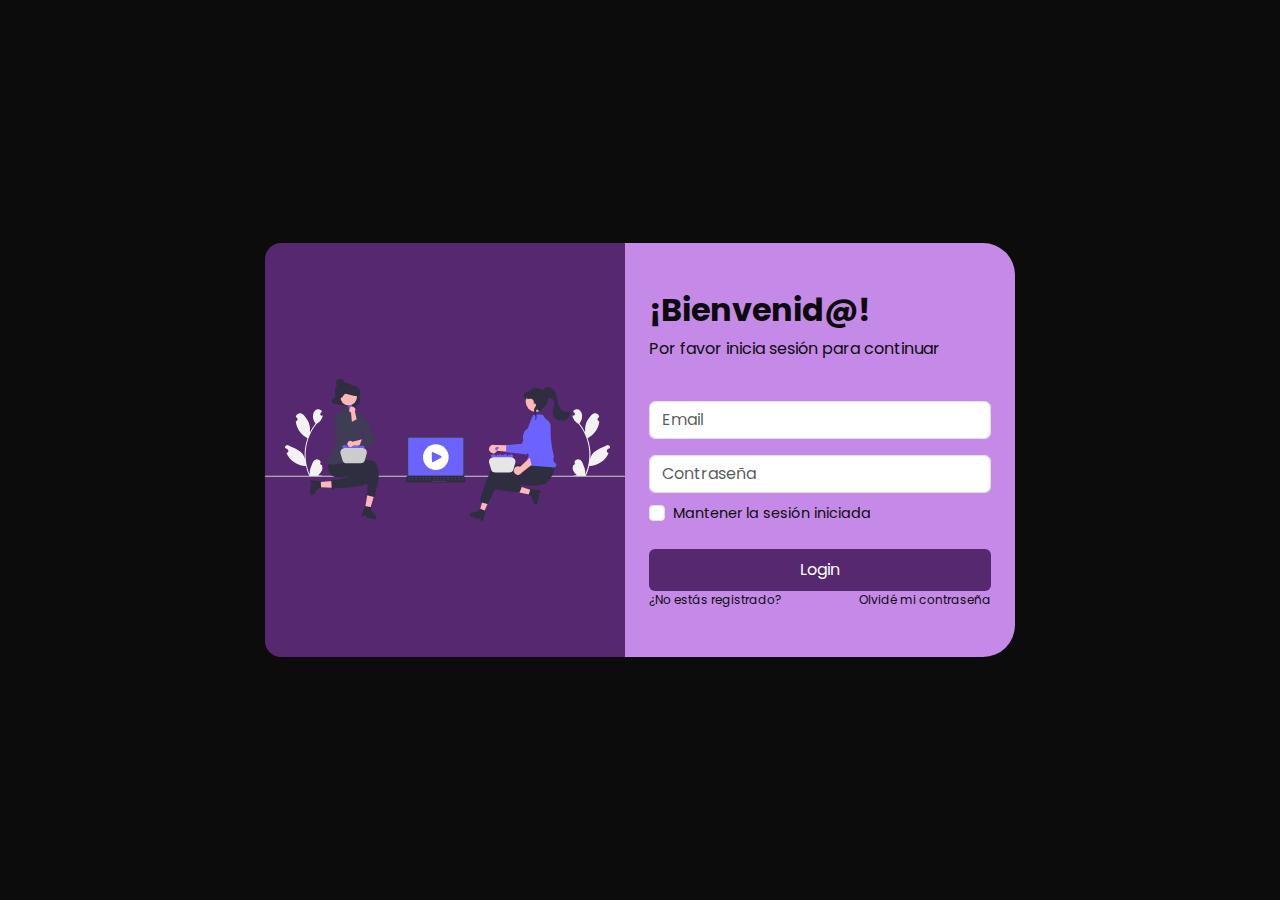
==== login.html @ fee611d6 ":sparkles: Created login form" ====
<!DOCTYPE html>
<html lang="en">
    <head>
        <meta charset="UTF-8" />
        <meta name="viewport" content="width=device-width, initial-scale=1.0" />
        <title>Movie Dump</title>
        <link
            rel="shortcut icon"
            href="assets/img/favicon.ico"
            type="image/x-icon"
        />
        <link
            href="https://cdn.jsdelivr.net/npm/bootstrap@5.3.3/dist/css/bootstrap.min.css"
            rel="stylesheet"
            integrity="sha384-QWTKZyjpPEjISv5WaRU9OFeRpok6YctnYmDr5pNlyT2bRjXh0JMhjY6hW+ALEwIH"
            crossorigin="anonymous"
        />
        <link
            rel="stylesheet"
            href="https://cdnjs.cloudflare.com/ajax/libs/font-awesome/6.5.2/css/all.min.css"
            integrity="sha512-SnH5WK+bZxgPHs44uWIX+LLJAJ9/2PkPKZ5QiAj6Ta86w+fsb2TkcmfRyVX3pBnMFcV7oQPJkl9QevSCWr3W6A=="
            crossorigin="anonymous"
            referrerpolicy="no-referrer"
        />
        <link rel="stylesheet" href="assets/css/style.css" />
    </head>
    <body class="d-flex justify-content-center align-items-center vh-100">
        <div class="d-flex p-0">
            <section
                class="img-container d-flex justify-content-center align-items-center rounded-start-4"
            >
                <img
                    src="assets/img/undraw_movie_night.svg"
                    alt=""
                    width="360"
                />
            </section>
            <section class="form-container dark-text px-4 py-5 rounded-end-5">
                <form
                    class="d-flex flex-column align-items-start justify-content-center"
                >
                    <h2 class="fw-bold">¡Bienvenid@!</h2>
                    <p class="pb-3">Por favor inicia sesión para continuar</p>
                    <input
                        class="form-control my-2"
                        type="email"
                        placeholder="Email"
                    />
                    <input
                        class="form-control my-2"
                        type="password"
                        placeholder="Contraseña"
                    />
                    <div class="form-check mb-3">
                        <input
                            class="form-check-input"
                            type="checkbox"
                            id="remember"
                        />
                        <label class="remember-text form-check-label" for="remember">
                            Mantener la sesión iniciada
                        </label>
                    </div>
                    <button class="w-100 py-2 mt-2 btn btn-login text-white">
                        Login
                    </button>

                </form>

                <div class="d-flex justify-content-between login-links w-100">
                    <a href="../register.html" class="dark-text links underline">
                        ¿No estás registrado?
                    </a>
                    <a href="#" class="dark-text links underline" id="forgot">
                        Olvidé mi contraseña
                    </a>
                </div>
            </section>
        </div>

        <script
            src="https://cdn.jsdelivr.net/npm/bootstrap@5.3.3/dist/js/bootstrap.bundle.min.js"
            integrity="sha384-YvpcrYf0tY3lHB60NNkmXc5s9fDVZLESaAA55NDzOxhy9GkcIdslK1eN7N6jIeHz"
            crossorigin="anonymous"
        ></script>
        <script src="assets/js/index.js"></script>
    </body>
</html>
---- assets/css/style.css ----
@import url('https://fonts.googleapis.com/css2?family=Poppins&display=swap');

:root {
    --background-dark: #0c0c0c;
    --primary-dark: #55286f;
    --secondary-dark: #c589e8;
    --white: #f0f0f0;
}

* {
    font-family: 'Poppins', sans-serif;
}

body {
    background-color: var(--background-dark);
    color: var(--white);
}

a {
    color: var(--white);
    text-decoration: none;
}

/* Sidebar */
.sidebar {
    background-color: var(--primary-dark);
}

.sidebar-icon {
    transition: all .25s;
}

.sidebar-icon:hover {
    background-color: var(--secondary-dark);
}

/* Buttons */
.btn-account {
    color: var(--white);
    border: 2px solid var(--primary-dark);
}

.btn-login {
    background-color: var(--primary-dark);
}

.btn-signup {
    background-color: var(--background-dark);
}

.btn-platform {
    border: 2px solid var(--primary-dark);
    width: 10rem;
    color: var(--white); /* Provisoinal */
}

.btn-login:hover,
.btn-signup:hover,
.btn-platform:hover {
    background-color: var(--secondary-dark);
}

/* Images */
.img {
    aspect-ratio: 9/16;
    object-fit: cover;
}

.small {
    width: 8rem;
}

.big {
    width: 11rem;
}

/* Footer */
.footer-link {
    font-size: 0.95rem;
}

.copyright {
    font-size: 0.75rem;
}

/* Underline animation */
.underline {
    position: relative;
}

.underline:after {
    content: '';
    position: absolute;
    width: 100%;
    transform: scaleX(0);
    height: 2px;
    bottom: 0;
    left: 0;
    background-color: var(--white);
    transform-origin: bottom right;
    transition: transform 0.25s ease-out;
}

.underline:hover:after {
    transform: scaleX(1);
    transform-origin: bottom left;
}

.img-container {
    background-color: var(--primary-dark);
}

.form-container {
    background-color: var(--secondary-dark);
}

.dark-text {
    color: var(--background-dark);
}

.links::after {
    background-color: var(--background-dark);
}

.links  {
    font-size: .75rem;
}

.remember-text {
    font-size: .9rem;
}
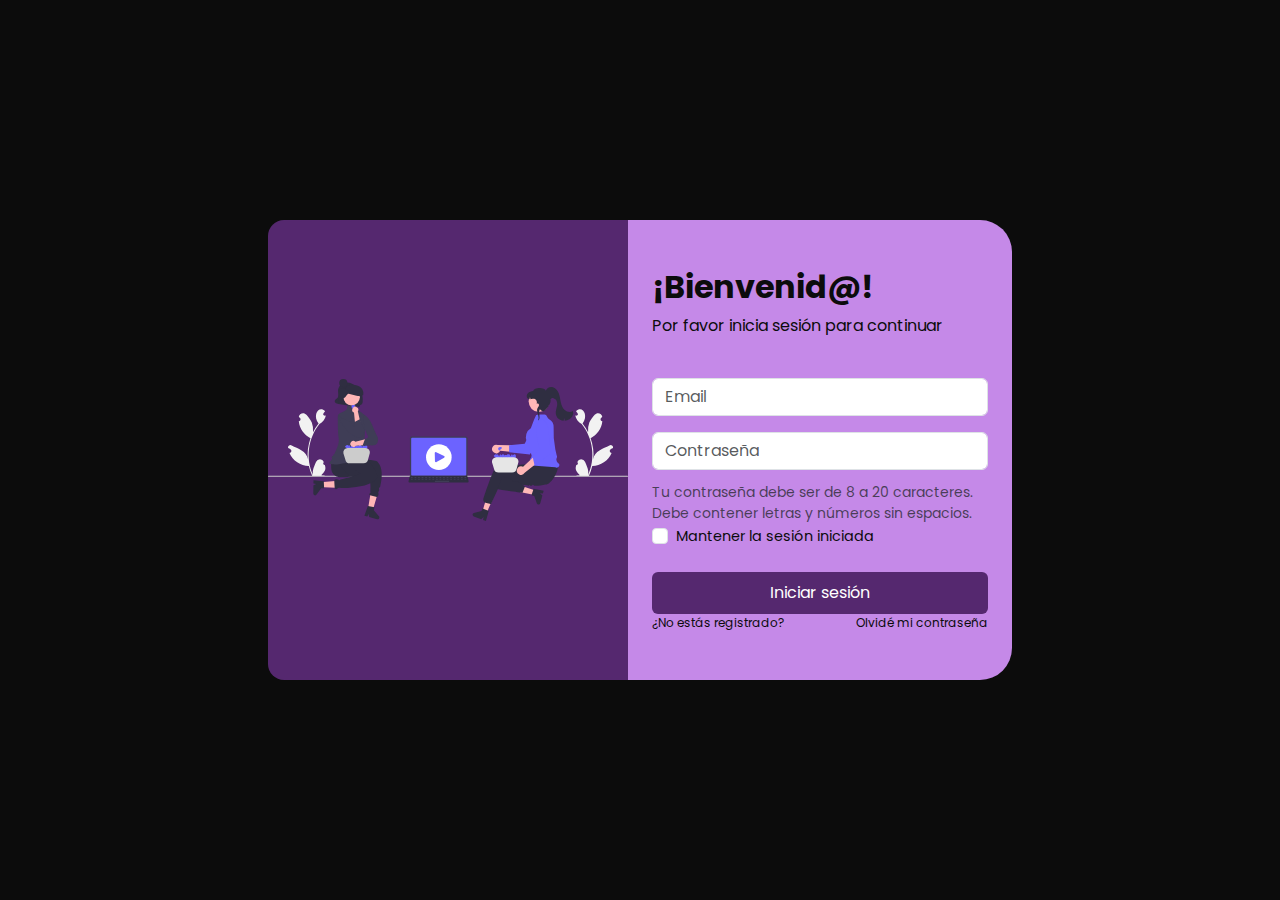
==== commit 715daf63: "Merge pull request #4 from miklegonza/feature" ====
--- a/login.html
+++ b/login.html
@@ -14,13 +14,6 @@
             rel="stylesheet"
             integrity="sha384-QWTKZyjpPEjISv5WaRU9OFeRpok6YctnYmDr5pNlyT2bRjXh0JMhjY6hW+ALEwIH"
             crossorigin="anonymous"
-        />
-        <link
-            rel="stylesheet"
-            href="https://cdnjs.cloudflare.com/ajax/libs/font-awesome/6.5.2/css/all.min.css"
-            integrity="sha512-SnH5WK+bZxgPHs44uWIX+LLJAJ9/2PkPKZ5QiAj6Ta86w+fsb2TkcmfRyVX3pBnMFcV7oQPJkl9QevSCWr3W6A=="
-            crossorigin="anonymous"
-            referrerpolicy="no-referrer"
         />
         <link rel="stylesheet" href="assets/css/style.css" />
     </head>
@@ -45,30 +38,45 @@
                         class="form-control my-2"
                         type="email"
                         placeholder="Email"
+                        required
                     />
                     <input
                         class="form-control my-2"
                         type="password"
                         placeholder="Contraseña"
+                        aria-describedby="password-help"
+                        required
                     />
+                    <div id="password-help" class="form-text">
+                        Tu contraseña debe ser de 8 a 20 caracteres. Debe
+                        contener letras y números sin espacios.
+                    </div>
                     <div class="form-check mb-3">
                         <input
                             class="form-check-input"
                             type="checkbox"
                             id="remember"
                         />
-                        <label class="remember-text form-check-label" for="remember">
+                        <label
+                            class="remember-text form-check-label"
+                            for="remember"
+                        >
                             Mantener la sesión iniciada
                         </label>
                     </div>
-                    <button class="w-100 py-2 mt-2 btn btn-login text-white">
-                        Login
+                    <button
+                        id="login"
+                        class="w-100 py-2 mt-2 btn btn-login btn-form text-white"
+                    >
+                        Iniciar sesión
                     </button>
-
                 </form>
 
                 <div class="d-flex justify-content-between login-links w-100">
-                    <a href="../register.html" class="dark-text links underline">
+                    <a
+                        href="../register.html"
+                        class="dark-text links underline"
+                    >
                         ¿No estás registrado?
                     </a>
                     <a href="#" class="dark-text links underline" id="forgot">
--- a/assets/css/style.css
+++ b/assets/css/style.css
@@ -5,6 +5,7 @@
     --primary-dark: #55286f;
     --secondary-dark: #c589e8;
     --white: #f0f0f0;
+    --dark-hover: #321642;
 }
 
 * {
@@ -112,6 +113,7 @@
 
 .form-container {
     background-color: var(--secondary-dark);
+    width: 24rem;
 }
 
 .dark-text {
@@ -129,3 +131,7 @@
 .remember-text {
     font-size: .9rem;
 }
+
+.btn-form:hover {
+    background-color: var(--dark-hover);
+}
